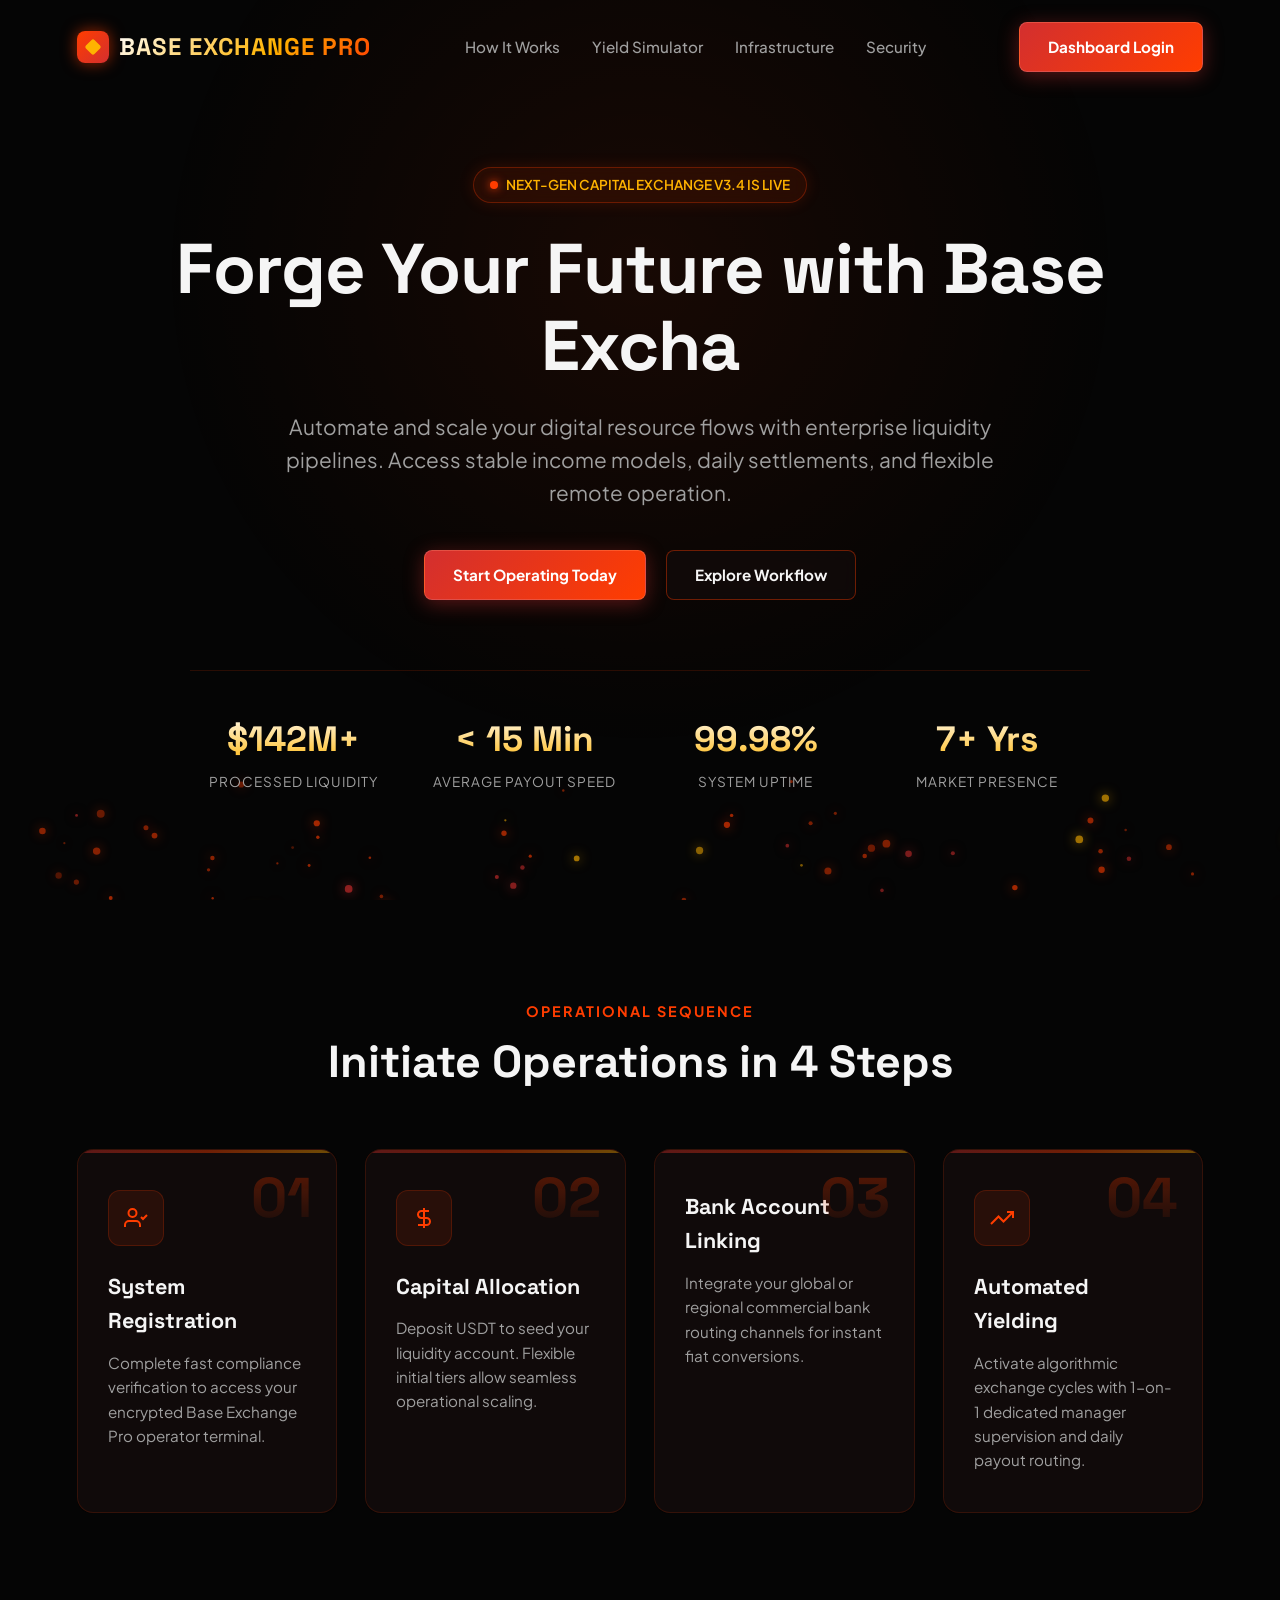
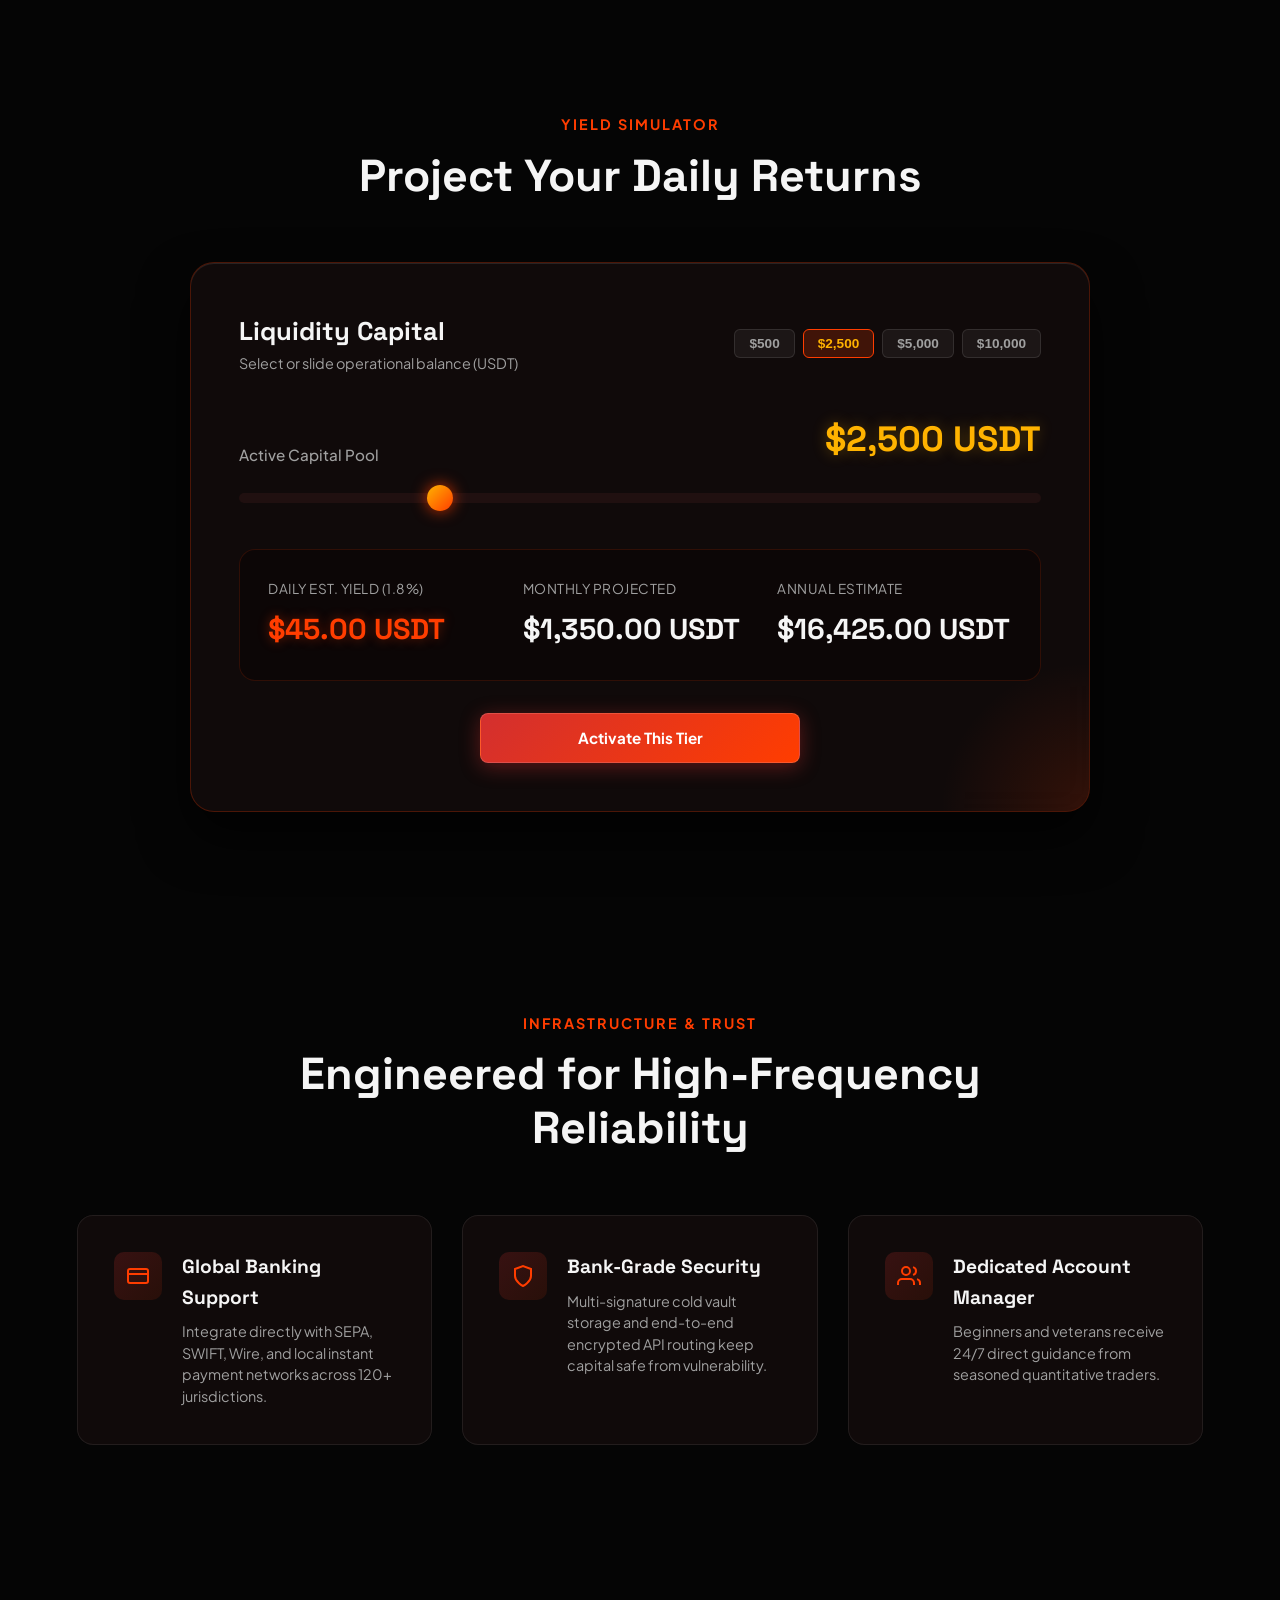
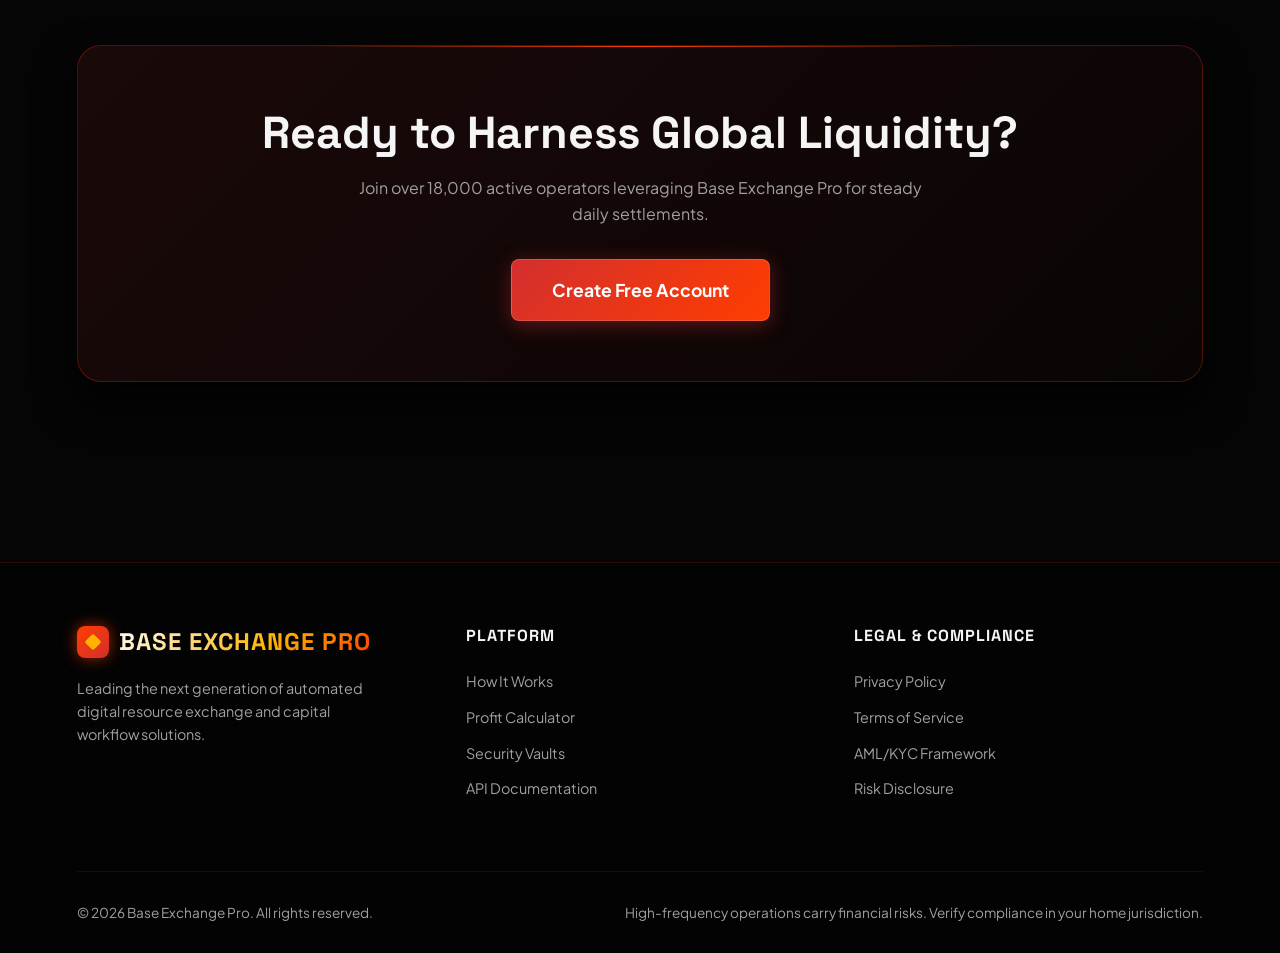
==== index.html @ c772c141 "Rename Base Exchange Pro Landing Page.html to index.html" ====
<!DOCTYPE html>
<html lang="en">
<head>
    <meta charset="UTF-8">
    <meta name="viewport" content="width=device-width, initial-scale=1.0">
    <title>Base Exchange Pro | High-Yield Digital Resource Infrastructure</title>
    <link rel="preconnect" href="https://fonts.googleapis.com">
    <link rel="preconnect" href="https://fonts.gstatic.com" crossorigin>
    <link href="https://fonts.googleapis.com/css2?family=Plus+Jakarta+Sans:wght@300;400;500;600;700;800&family=Space+Grotesk:wght@500;700&display=swap" rel="stylesheet">
    
    <style>
        :root {
            --bg-deep: #050505;
            --bg-surface: #140d0d;
            --bg-surface-hover: #1f1212;
            --bg-card: rgba(20, 13, 13, 0.75);
            --fire-red: #d32f2f;
            --fire-orange: #ff3d00;
            --fire-gold: #ffb300;
            --fire-amber: #ff8f00;
            --text-light: #f5f5f5;
            --text-muted: #a0a0a0;
            --border-glow: rgba(255, 61, 0, 0.25);
            --box-glow: 0 0 25px rgba(255, 61, 0, 0.35);
            --font-main: 'Plus Jakarta Sans', -apple-system, BlinkMacSystemFont, sans-serif;
            --font-heading: 'Space Grotesk', sans-serif;
        }

        * {
            box-sizing: border-box;
            margin: 0;
            padding: 0;
            scroll-behavior: smooth;
        }

        body {
            background-color: var(--bg-deep);
            color: var(--text-light);
            font-family: var(--font-main);
            line-height: 1.6;
            overflow-x: hidden;
            position: relative;
            -webkit-font-smoothing: antialiased;
        }

        #fire-canvas {
            position: fixed;
            top: 0;
            left: 0;
            width: 100vw;
            height: 100vh;
            pointer-events: none;
            z-index: 1;
        }

        .ambient-glow {
            position: fixed;
            top: 0;
            left: 0;
            width: 100vw;
            height: 100vh;
            pointer-events: none;
            z-index: 2;
            background: radial-gradient(circle 600px at var(--mouse-x, 50%) var(--mouse-y, 30%), rgba(255, 61, 0, 0.08), transparent 80%);
            transition: opacity 0.3s ease;
        }

        header {
            position: fixed;
            top: 0;
            left: 0;
            width: 100%;
            z-index: 100;
            padding: 22px 6%;
            display: flex;
            justify-content: space-between;
            align-items: center;
            transition: all 0.4s cubic-bezier(0.16, 1, 0.3, 1);
            background: transparent;
        }

        header.scrolled {
            background: rgba(5, 5, 5, 0.85);
            backdrop-filter: blur(16px);
            -webkit-backdrop-filter: blur(16px);
            padding: 14px 6%;
            border-bottom: 1px solid var(--border-glow);
            box-shadow: 0 10px 30px rgba(0, 0, 0, 0.8), 0 1px 0 rgba(255, 61, 0, 0.2);
        }

        .logo {
            display: flex;
            align-items: center;
            gap: 10px;
            font-family: var(--font-heading);
            font-size: 1.5rem;
            font-weight: 700;
            text-decoration: none;
            color: var(--text-light);
            letter-spacing: -0.5px;
        }

        .logo-icon {
            width: 32px;
            height: 32px;
            background: linear-gradient(135deg, var(--fire-orange), var(--fire-red));
            border-radius: 8px;
            display: flex;
            align-items: center;
            justify-content: center;
            box-shadow: 0 0 15px rgba(255, 61, 0, 0.6);
            position: relative;
        }

        .logo-icon::after {
            content: '';
            width: 12px;
            height: 12px;
            background: var(--fire-gold);
            transform: rotate(45deg);
            border-radius: 2px;
        }

        .logo-text {
            background: linear-gradient(135deg, #ffffff 0%, var(--fire-gold) 60%, var(--fire-orange) 100%);
            -webkit-background-clip: text;
            -webkit-text-fill-color: transparent;
            text-transform: uppercase;
            letter-spacing: 1px;
        }

        .nav-links {
            display: flex;
            align-items: center;
            gap: 32px;
            list-style: none;
        }

        .nav-links a {
            color: var(--text-muted);
            text-decoration: none;
            font-weight: 500;
            font-size: 0.95rem;
            transition: all 0.3s ease;
            position: relative;
        }

        .nav-links a:hover {
            color: var(--text-light);
            text-shadow: 0 0 10px rgba(255, 61, 0, 0.5);
        }

        .nav-links a::after {
            content: '';
            position: absolute;
            bottom: -6px;
            left: 0;
            width: 0%;
            height: 2px;
            background: linear-gradient(90deg, var(--fire-orange), var(--fire-gold));
            transition: width 0.3s ease;
            border-radius: 2px;
        }

        .nav-links a:hover::after {
            width: 100%;
        }

        .nav-cta {
            position: relative;
            z-index: 10;
        }

        .btn {
            display: inline-flex;
            align-items: center;
            justify-content: center;
            padding: 12px 28px;
            border-radius: 8px;
            font-weight: 700;
            font-size: 0.95rem;
            text-decoration: none;
            cursor: pointer;
            transition: all 0.3s cubic-bezier(0.16, 1, 0.3, 1);
            border: none;
            outline: none;
            position: relative;
            overflow: hidden;
        }

        .btn-fire {
            background: linear-gradient(135deg, var(--fire-red) 0%, var(--fire-orange) 100%);
            color: #ffffff;
            box-shadow: 0 4px 20px rgba(211, 47, 47, 0.4);
            border: 1px solid rgba(255, 255, 255, 0.15);
        }

        .btn-fire::before {
            content: '';
            position: absolute;
            top: 0;
            left: -100%;
            width: 100%;
            height: 100%;
            background: linear-gradient(90deg, transparent, rgba(255, 255, 255, 0.3), transparent);
            transition: left 0.6s ease;
        }

        .btn-fire:hover {
            transform: translateY(-2px);
            box-shadow: 0 8px 30px rgba(255, 61, 0, 0.6), 0 0 15px rgba(255, 179, 0, 0.4);
        }

        .btn-fire:hover::before {
            left: 100%;
        }

        .btn-outline {
            background: rgba(20, 13, 13, 0.6);
            color: var(--text-light);
            border: 1px solid rgba(255, 61, 0, 0.4);
            backdrop-filter: blur(8px);
        }

        .btn-outline:hover {
            background: rgba(255, 61, 0, 0.15);
            border-color: var(--fire-orange);
            color: #ffffff;
            box-shadow: 0 0 20px rgba(255, 61, 0, 0.3);
            transform: translateY(-2px);
        }

        .hero {
            min-height: 100vh;
            display: flex;
            flex-direction: column;
            justify-content: center;
            align-items: center;
            text-align: center;
            padding: 140px 6% 80px 6%;
            position: relative;
            z-index: 10;
        }

        .hero-badge {
            display: inline-flex;
            align-items: center;
            gap: 8px;
            padding: 6px 16px;
            background: rgba(255, 61, 0, 0.1);
            border: 1px solid rgba(255, 61, 0, 0.3);
            border-radius: 30px;
            font-size: 0.85rem;
            font-weight: 600;
            color: var(--fire-gold);
            margin-bottom: 28px;
            backdrop-filter: blur(8px);
            box-shadow: 0 0 15px rgba(255, 61, 0, 0.15);
        }

        .pulse-dot {
            width: 8px;
            height: 8px;
            background-color: var(--fire-orange);
            border-radius: 50%;
            box-shadow: 0 0 10px var(--fire-orange);
            animation: pulse 1.8s infinite;
        }

        @keyframes pulse {
            0% { transform: scale(0.95); box-shadow: 0 0 0 0 rgba(255, 61, 0, 0.7); }
            70% { transform: scale(1); box-shadow: 0 0 0 8px rgba(255, 61, 0, 0); }
            100% { transform: scale(0.95); box-shadow: 0 0 0 0 rgba(255, 61, 0, 0); }
        }

        .hero-title {
            font-family: var(--font-heading);
            font-size: clamp(2.5rem, 5.5vw, 4.8rem);
            font-weight: 800;
            line-height: 1.1;
            max-width: 1000px;
            margin-bottom: 24px;
            min-height: 120px;
            letter-spacing: -1px;
        }

        .hero-title-highlight {
            background: linear-gradient(135deg, #ffffff 20%, var(--fire-gold) 60%, var(--fire-orange) 100%);
            -webkit-background-clip: text;
            -webkit-text-fill-color: transparent;
            text-shadow: 0 0 30px rgba(255, 61, 0, 0.3);
        }

        .hero-subtitle {
            font-size: clamp(1.05rem, 1.8vw, 1.3rem);
            color: var(--text-muted);
            max-width: 720px;
            margin-bottom: 40px;
            font-weight: 400;
        }

        .hero-actions {
            display: flex;
            gap: 20px;
            flex-wrap: wrap;
            justify-content: center;
        }

        .hero-stats {
            display: grid;
            grid-template-columns: repeat(auto-fit, minmax(160px, 1fr));
            gap: 24px;
            width: 100%;
            max-width: 900px;
            margin-top: 70px;
            padding-top: 40px;
            border-top: 1px solid rgba(255, 61, 0, 0.15);
        }

        .stat-item {
            text-align: center;
        }

        .stat-value {
            font-family: var(--font-heading);
            font-size: 2.2rem;
            font-weight: 700;
            color: var(--text-light);
            background: linear-gradient(180deg, #ffffff, var(--fire-gold));
            -webkit-background-clip: text;
            -webkit-text-fill-color: transparent;
        }

        .stat-label {
            font-size: 0.85rem;
            color: var(--text-muted);
            text-transform: uppercase;
            letter-spacing: 1px;
            margin-top: 4px;
        }

        section {
            padding: 100px 6%;
            position: relative;
            z-index: 10;
        }

        .section-header {
            text-align: center;
            max-width: 700px;
            margin: 0 auto 60px auto;
        }

        .section-subtitle {
            color: var(--fire-orange);
            font-size: 0.9rem;
            font-weight: 700;
            text-transform: uppercase;
            letter-spacing: 2px;
            margin-bottom: 12px;
            display: block;
        }

        .section-title {
            font-family: var(--font-heading);
            font-size: clamp(2rem, 3.5vw, 3rem);
            font-weight: 700;
            line-height: 1.2;
            color: var(--text-light);
        }

        .reveal {
            opacity: 0;
            transform: translateY(40px);
            transition: opacity 0.8s cubic-bezier(0.16, 1, 0.3, 1), transform 0.8s cubic-bezier(0.16, 1, 0.3, 1);
        }

        .reveal.active {
            opacity: 1;
            transform: translateY(0);
        }

        .steps-grid {
            display: grid;
            grid-template-columns: repeat(auto-fit, minmax(260px, 1fr));
            gap: 28px;
            perspective: 1000px;
        }

        .step-card {
            background: var(--bg-card);
            border: 1px solid rgba(255, 61, 0, 0.15);
            border-radius: 16px;
            padding: 40px 30px;
            position: relative;
            overflow: hidden;
            backdrop-filter: blur(12px);
            transition: all 0.4s cubic-bezier(0.16, 1, 0.3, 1);
            transform-style: preserve-3d;
        }

        .step-card::before {
            content: '';
            position: absolute;
            top: 0;
            left: 0;
            right: 0;
            height: 3px;
            background: linear-gradient(90deg, var(--fire-red), var(--fire-orange), var(--fire-gold));
            opacity: 0.4;
            transition: opacity 0.3s ease;
        }

        .step-card:hover {
            transform: translateY(-10px) rotateX(4deg) rotateY(-2deg);
            border-color: rgba(255, 61, 0, 0.5);
            box-shadow: 0 20px 40px rgba(0, 0, 0, 0.8), 0 0 30px rgba(255, 61, 0, 0.2);
            background: var(--bg-surface-hover);
        }

        .step-card:hover::before {
            opacity: 1;
        }

        .step-num {
            font-family: var(--font-heading);
            font-size: 3.5rem;
            font-weight: 800;
            line-height: 1;
            position: absolute;
            top: 20px;
            right: 24px;
            background: linear-gradient(180deg, rgba(255, 61, 0, 0.3), rgba(255, 61, 0, 0.05));
            -webkit-background-clip: text;
            -webkit-text-fill-color: transparent;
            pointer-events: none;
        }

        .step-icon {
            width: 56px;
            height: 56px;
            background: rgba(255, 61, 0, 0.1);
            border: 1px solid rgba(255, 61, 0, 0.2);
            border-radius: 12px;
            display: flex;
            align-items: center;
            justify-content: center;
            margin-bottom: 24px;
            color: var(--fire-orange);
        }

        .step-card h3 {
            font-family: var(--font-heading);
            font-size: 1.35rem;
            margin-bottom: 12px;
            color: var(--text-light);
        }

        .step-card p {
            color: var(--text-muted);
            font-size: 0.95rem;
            line-height: 1.6;
        }

        .calculator-container {
            max-width: 900px;
            margin: 0 auto;
            background: var(--bg-card);
            border: 1px solid var(--border-glow);
            border-radius: 24px;
            padding: 48px;
            backdrop-filter: blur(16px);
            box-shadow: 0 25px 50px rgba(0, 0, 0, 0.7), inset 0 1px 0 rgba(255, 255, 255, 0.1);
            position: relative;
            overflow: hidden;
        }

        .calculator-container::after {
            content: '';
            position: absolute;
            bottom: -150px;
            right: -150px;
            width: 300px;
            height: 300px;
            background: radial-gradient(circle, rgba(255, 61, 0, 0.15), transparent 70%);
            pointer-events: none;
        }

        .calc-header {
            display: flex;
            justify-content: space-between;
            align-items: center;
            margin-bottom: 36px;
            flex-wrap: wrap;
            gap: 16px;
        }

        .calc-title-group h3 {
            font-family: var(--font-heading);
            font-size: 1.6rem;
            color: var(--text-light);
        }

        .calc-title-group p {
            color: var(--text-muted);
            font-size: 0.9rem;
        }

        .preset-buttons {
            display: flex;
            gap: 8px;
            flex-wrap: wrap;
        }

        .preset-btn {
            background: rgba(255, 255, 255, 0.05);
            border: 1px solid rgba(255, 255, 255, 0.1);
            color: var(--text-muted);
            padding: 6px 14px;
            border-radius: 6px;
            font-size: 0.85rem;
            font-weight: 600;
            cursor: pointer;
            transition: all 0.2s ease;
        }

        .preset-btn:hover, .preset-btn.active {
            background: rgba(255, 61, 0, 0.2);
            border-color: var(--fire-orange);
            color: var(--fire-gold);
        }

        .slider-group {
            margin-bottom: 40px;
        }

        .slider-label-group {
            display: flex;
            justify-content: space-between;
            align-items: flex-end;
            margin-bottom: 16px;
        }

        .slider-label {
            font-size: 0.95rem;
            color: var(--text-muted);
            font-weight: 500;
        }

        .slider-value {
            font-family: var(--font-heading);
            font-size: 2.2rem;
            font-weight: 700;
            color: var(--fire-gold);
            text-shadow: 0 0 15px rgba(255, 179, 0, 0.3);
        }

        .range-slider {
            -webkit-appearance: none;
            width: 100%;
            height: 10px;
            border-radius: 5px;
            background: #201010;
            outline: none;
            position: relative;
        }

        .range-slider::-webkit-slider-thumb {
            -webkit-appearance: none;
            appearance: none;
            width: 26px;
            height: 26px;
            border-radius: 50%;
            background: linear-gradient(135deg, var(--fire-gold), var(--fire-orange));
            cursor: pointer;
            box-shadow: 0 0 15px rgba(255, 61, 0, 0.8);
            transition: transform 0.1s ease;
        }

        .range-slider::-webkit-slider-thumb:hover {
            transform: scale(1.15);
        }

        .calc-results {
            display: grid;
            grid-template-columns: repeat(auto-fit, minmax(200px, 1fr));
            gap: 20px;
            background: rgba(10, 5, 5, 0.6);
            padding: 28px;
            border-radius: 16px;
            border: 1px solid rgba(255, 61, 0, 0.15);
        }

        .result-box {
            display: flex;
            flex-direction: column;
        }

        .result-title {
            font-size: 0.85rem;
            color: var(--text-muted);
            text-transform: uppercase;
            letter-spacing: 0.5px;
            margin-bottom: 6px;
        }

        .result-amount {
            font-family: var(--font-heading);
            font-size: 1.8rem;
            font-weight: 700;
            color: var(--text-light);
        }

        .result-amount.primary {
            color: var(--fire-orange);
            text-shadow: 0 0 12px rgba(255, 61, 0, 0.4);
        }

        .benefits-grid {
            display: grid;
            grid-template-columns: repeat(auto-fit, minmax(320px, 1fr));
            gap: 30px;
        }

        .benefit-card {
            background: var(--bg-card);
            border: 1px solid rgba(255, 255, 255, 0.08);
            border-radius: 16px;
            padding: 36px;
            backdrop-filter: blur(12px);
            transition: all 0.3s ease;
            display: flex;
            gap: 20px;
        }

        .benefit-card:hover {
            border-color: rgba(255, 61, 0, 0.4);
            transform: translateY(-4px);
            box-shadow: 0 15px 30px rgba(0, 0, 0, 0.6);
        }

        .benefit-icon {
            flex-shrink: 0;
            width: 48px;
            height: 48px;
            background: linear-gradient(135deg, rgba(211, 47, 47, 0.2), rgba(255, 61, 0, 0.1));
            border-radius: 10px;
            display: flex;
            align-items: center;
            justify-content: center;
            color: var(--fire-orange);
        }

        .benefit-content h4 {
            font-family: var(--font-heading);
            font-size: 1.2rem;
            margin-bottom: 8px;
            color: var(--text-light);
        }

        .benefit-content p {
            color: var(--text-muted);
            font-size: 0.9rem;
            line-height: 1.5;
        }

        .cta-banner {
            background: linear-gradient(135deg, rgba(30, 10, 10, 0.9), rgba(10, 5, 5, 0.95));
            border: 1px solid var(--border-glow);
            border-radius: 24px;
            padding: 60px 40px;
            text-align: center;
            margin-bottom: 80px;
            position: relative;
            overflow: hidden;
            box-shadow: 0 20px 40px rgba(0, 0, 0, 0.8);
        }

        .cta-banner::before {
            content: '';
            position: absolute;
            top: 0;
            left: 50%;
            transform: translateX(-50%);
            width: 60%;
            height: 1px;
            background: linear-gradient(90deg, transparent, var(--fire-orange), transparent);
        }

        footer {
            background: #030303;
            border-top: 1px solid rgba(255, 61, 0, 0.15);
            padding: 60px 6% 30px 6%;
            position: relative;
            z-index: 10;
        }

        .footer-content {
            display: grid;
            grid-template-columns: repeat(auto-fit, minmax(220px, 1fr));
            gap: 40px;
            margin-bottom: 60px;
        }

        .footer-brand p {
            color: var(--text-muted);
            font-size: 0.9rem;
            margin-top: 16px;
            max-width: 300px;
        }

        .footer-column h5 {
            font-family: var(--font-heading);
            font-size: 1rem;
            color: var(--text-light);
            margin-bottom: 20px;
            text-transform: uppercase;
            letter-spacing: 1px;
        }

        .footer-links {
            list-style: none;
        }

        .footer-links li {
            margin-bottom: 10px;
        }

        .footer-links a {
            color: var(--text-muted);
            text-decoration: none;
            font-size: 0.9rem;
            transition: color 0.2s ease;
        }

        .footer-links a:hover {
            color: var(--fire-orange);
        }

        .footer-bottom {
            display: flex;
            justify-content: space-between;
            align-items: center;
            padding-top: 30px;
            border-top: 1px solid rgba(255, 255, 255, 0.05);
            color: var(--text-muted);
            font-size: 0.85rem;
            flex-wrap: wrap;
            gap: 16px;
        }

        @media (max-width: 992px) {
            .hero-title { min-height: auto; }
            .calculator-container { padding: 32px 24px; }
        }

        @media (max-width: 768px) {
            header { padding: 16px 5%; }
            .nav-links { display: none; }
            section { padding: 70px 5%; }
            .hero { padding-top: 120px; }
            .hero-stats { grid-template-columns: repeat(2, 1fr); gap: 20px; }
            .calc-header { flex-direction: column; align-items: flex-start; }
            .footer-bottom { flex-direction: column; text-align: center; }
        }
    </style>
</head>
<body>

    <canvas id="fire-canvas"></canvas>
    <div class="ambient-glow" id="ambient-glow"></div>

    <header id="header">
        <a href="#" class="logo">
            <div class="logo-icon"></div>
            <span class="logo-text">Base Exchange Pro</span>
        </a>
        <ul class="nav-links">
            <li><a href="#how-it-works">How It Works</a></li>
            <li><a href="#calculator">Yield Simulator</a></li>
            <li><a href="#benefits">Infrastructure</a></li>
            <li><a href="#features">Security</a></li>
        </ul>
        <div class="nav-cta">
            <a href="#calculator" class="btn btn-fire">Dashboard Login</a>
        </div>
    </header>

    <section class="hero" id="hero">
        <div class="hero-badge">
            <span class="pulse-dot"></span>
            <span>NEXT-GEN CAPITAL EXCHANGE V3.4 IS LIVE</span>
        </div>
        
        <h1 class="hero-title">
            <span id="typewriter"></span>
        </h1>

        <p class="hero-subtitle">
            Automate and scale your digital resource flows with enterprise liquidity pipelines. Access stable income models, daily settlements, and flexible remote operation.
        </p>

        <div class="hero-actions">
            <a href="#calculator" class="btn btn-fire">Start Operating Today</a>
            <a href="#how-it-works" class="btn btn-outline">Explore Workflow</a>
        </div>

        <div class="hero-stats reveal">
            <div class="stat-item">
                <div class="stat-value">$142M+</div>
                <div class="stat-label">Processed Liquidity</div>
            </div>
            <div class="stat-item">
                <div class="stat-value">&lt; 15 Min</div>
                <div class="stat-label">Average Payout Speed</div>
            </div>
            <div class="stat-item">
                <div class="stat-value">99.98%</div>
                <div class="stat-label">System Uptime</div>
            </div>
            <div class="stat-item">
                <div class="stat-value">7+ Yrs</div>
                <div class="stat-label">Market Presence</div>
            </div>
        </div>
    </section>

    <section id="how-it-works">
        <div class="section-header reveal">
            <span class="section-subtitle">Operational Sequence</span>
            <h2 class="section-title">Initiate Operations in 4 Steps</h2>
        </div>

        <div class="steps-grid">
            <div class="step-card reveal">
                <div class="step-num">01</div>
                <div class="step-icon">
                    <svg width="24" height="24" fill="none" stroke="currentColor" stroke-width="2" viewBox="0 0 24 24"><path d="M16 21v-2a4 4 0 0 0-4-4H5a4 4 0 0 0-4 4v2"></path><circle cx="8.5" cy="7" r="4"></circle><polyline points="17 11 19 13 23 9"></polyline></svg>
                </div>
                <h3>System Registration</h3>
                <p>Complete fast compliance verification to access your encrypted Base Exchange Pro operator terminal.</p>
            </div>

            <div class="step-card reveal" style="transition-delay: 0.1s;">
                <div class="step-num">02</div>
                <div class="step-icon">
                    <svg width="24" height="24" fill="none" stroke="currentColor" stroke-width="2" viewBox="0 0 24 24"><path d="M12 2v20M17 5H9.5a3.5 3.5 0 0 0 0 7h5a3.5 3.5 0 0 1 0 7H6"></path></svg>
                </div>
                <h3>Capital Allocation</h3>
                <p>Deposit USDT to seed your liquidity account. Flexible initial tiers allow seamless operational scaling.</p>
            </div>

            <div class="step-card reveal" style="transition-delay: 0.2s;">
                <div class="step-num">03</div>
                <h3>Bank Account Linking</h3>
                <p>Integrate your global or regional commercial bank routing channels for instant fiat conversions.</p>
            </div>

            <div class="step-card reveal" style="transition-delay: 0.3s;">
                <div class="step-num">04</div>
                <div class="step-icon">
                    <svg width="24" height="24" fill="none" stroke="currentColor" stroke-width="2" viewBox="0 0 24 24"><polyline points="23 6 13.5 15.5 8.5 10.5 1 18"></polyline><polyline points="17 6 23 6 23 12"></polyline></svg>
                </div>
                <h3>Automated Yielding</h3>
                <p>Activate algorithmic exchange cycles with 1-on-1 dedicated manager supervision and daily payout routing.</p>
            </div>
        </div>
    </section>

    <section id="calculator">
        <div class="section-header reveal">
            <span class="section-subtitle">Yield Simulator</span>
            <h2 class="section-title">Project Your Daily Returns</h2>
        </div>

        <div class="calculator-container reveal">
            <div class="calc-header">
                <div class="calc-title-group">
                    <h3>Liquidity Capital</h3>
                    <p>Select or slide operational balance (USDT)</p>
                </div>
                <div class="preset-buttons">
                    <button class="preset-btn" onclick="setCapital(500)">$500</button>
                    <button class="preset-btn active" onclick="setCapital(2500)">$2,500</button>
                    <button class="preset-btn" onclick="setCapital(5000)">$5,000</button>
                    <button class="preset-btn" onclick="setCapital(10000)">$10,000</button>
                </div>
            </div>

            <div class="slider-group">
                <div class="slider-label-group">
                    <span class="slider-label">Active Capital Pool</span>
                    <span class="slider-value" id="capital-display">$2,500 USDT</span>
                </div>
                <input type="range" min="100" max="10000" step="100" value="2500" class="range-slider" id="capital-slider" oninput="updateCalculator()">
            </div>

            <div class="calc-results">
                <div class="result-box">
                    <span class="result-title">Daily Est. Yield (1.8%)</span>
                    <span class="result-amount primary" id="daily-yield">$45.00 USDT</span>
                </div>
                <div class="result-box">
                    <span class="result-title">Monthly Projected</span>
                    <span class="result-amount" id="monthly-yield">$1,350.00 USDT</span>
                </div>
                <div class="result-box">
                    <span class="result-title">Annual Estimate</span>
                    <span class="result-amount" id="annual-yield">$16,200.00 USDT</span>
                </div>
            </div>

            <div style="text-align: center; margin-top: 32px;">
                <a href="#" class="btn btn-fire" style="width: 100%; max-width: 320px;">Activate This Tier</a>
            </div>
        </div>
    </section>

    <section id="benefits">
        <div class="section-header reveal">
            <span class="section-subtitle">Infrastructure & Trust</span>
            <h2 class="section-title">Engineered for High-Frequency Reliability</h2>
        </div>

        <div class="benefits-grid">
            <div class="benefit-card reveal">
                <div class="benefit-icon">
                    <svg width="24" height="24" fill="none" stroke="currentColor" stroke-width="2" viewBox="0 0 24 24"><rect x="2" y="5" width="20" height="14" rx="2"></rect><line x1="2" y1="10" x2="22" y2="10"></line></svg>
                </div>
                <div class="benefit-content">
                    <h4>Global Banking Support</h4>
                    <p>Integrate directly with SEPA, SWIFT, Wire, and local instant payment networks across 120+ jurisdictions.</p>
                </div>
            </div>

            <div class="benefit-card reveal" style="transition-delay: 0.1s;">
                <div class="benefit-icon">
                    <svg width="24" height="24" fill="none" stroke="currentColor" stroke-width="2" viewBox="0 0 24 24"><path d="M12 22s8-4 8-10V5l-8-3-8 3v7c0 6 8 10 8 10z"></path></svg>
                </div>
                <div class="benefit-content">
                    <h4>Bank-Grade Security</h4>
                    <p>Multi-signature cold vault storage and end-to-end encrypted API routing keep capital safe from vulnerability.</p>
                </div>
            </div>

            <div class="benefit-card reveal" style="transition-delay: 0.2s;">
                <div class="benefit-icon">
                    <svg width="24" height="24" fill="none" stroke="currentColor" stroke-width="2" viewBox="0 0 24 24"><path d="M17 21v-2a4 4 0 0 0-4-4H5a4 4 0 0 0-4 4v2"></path><circle cx="9" cy="7" r="4"></circle><path d="M23 21v-2a4 4 0 0 0-3-3.87"></path><path d="M16 3.13a4 4 0 0 1 0 7.75"></path></svg>
                </div>
                <div class="benefit-content">
                    <h4>Dedicated Account Manager</h4>
                    <p>Beginners and veterans receive 24/7 direct guidance from seasoned quantitative traders.</p>
                </div>
            </div>
        </div>
    </section>

    <section id="features">
        <div class="cta-banner reveal">
            <h2 class="section-title" style="margin-bottom: 16px;">Ready to Harness Global Liquidity?</h2>
            <p style="color: var(--text-muted); max-width: 600px; margin: 0 auto 32px auto;">
                Join over 18,000 active operators leveraging Base Exchange Pro for steady daily settlements.
            </p>
            <a href="#calculator" class="btn btn-fire" style="padding: 16px 40px; font-size: 1.1rem;">Create Free Account</a>
        </div>
    </section>

    <footer>
        <div class="footer-content">
            <div class="footer-brand">
                <a href="#" class="logo">
                    <div class="logo-icon"></div>
                    <span class="logo-text">Base Exchange Pro</span>
                </a>
                <p>Leading the next generation of automated digital resource exchange and capital workflow solutions.</p>
            </div>

            <div class="footer-column">
                <h5>Platform</h5>
                <ul class="footer-links">
                    <li><a href="#how-it-works">How It Works</a></li>
                    <li><a href="#calculator">Profit Calculator</a></li>
                    <li><a href="#benefits">Security Vaults</a></li>
                    <li><a href="#">API Documentation</a></li>
                </ul>
            </div>

            <div class="footer-column">
                <h5>Legal & Compliance</h5>
                <ul class="footer-links">
                    <li><a href="#">Privacy Policy</a></li>
                    <li><a href="#">Terms of Service</a></li>
                    <li><a href="#">AML/KYC Framework</a></li>
                    <li><a href="#">Risk Disclosure</a></li>
                </ul>
            </div>
        </div>

        <div class="footer-bottom">
            <p>&copy; 2026 Base Exchange Pro. All rights reserved.</p>
            <p>High-frequency operations carry financial risks. Verify compliance in your home jurisdiction.</p>
        </div>
    </footer>

    <script>
        const canvas = document.getElementById('fire-canvas');
        const ctx = canvas.getContext('2d');

        let width, height;
        let particles = [];

        function resizeCanvas() {
            width = canvas.width = window.innerWidth;
            height = canvas.height = window.innerHeight;
        }

        window.addEventListener('resize', resizeCanvas);
        resizeCanvas();

        class Particle {
            constructor() {
                this.reset();
            }

            reset() {
                this.x = Math.random() * width;
                this.y = height + Math.random() * 100;
                this.size = Math.random() * 3 + 1;
                this.speedY = Math.random() * 1.8 + 0.6;
                this.speedX = (Math.random() - 0.5) * 0.8;
                this.opacity = Math.random() * 0.8 + 0.2;
                this.color = Math.random() > 0.4 ? '#ff3d00' : (Math.random() > 0.5 ? '#ffb300' : '#d32f2f');
                this.life = 0;
                this.maxLife = Math.random() * 200 + 100;
            }

            update() {
                this.y -= this.speedY;
                this.x += this.speedX + Math.sin(this.life * 0.05) * 0.5;
                this.life++;
                this.opacity = (1 - (this.life / this.maxLife)) * 0.8;

                if (this.life >= this.maxLife || this.y < -10) {
                    this.reset();
                }
            }

            draw() {
                ctx.save();
                ctx.globalAlpha = Math.max(0, this.opacity);
                ctx.fillStyle = this.color;
                ctx.shadowBlur = 12;
                ctx.shadowColor = this.color;
                ctx.beginPath();
                ctx.arc(this.x, this.y, this.size, 0, Math.PI * 2);
                ctx.fill();
                ctx.restore();
            }
        }

        for (let i = 0; i < 70; i++) {
            particles.push(new Particle());
        }

        function animateParticles() {
            ctx.clearRect(0, 0, width, height);
            particles.forEach(p => {
                p.update();
                p.draw();
            });
            requestAnimationFrame(animateParticles);
        }

        animateParticles();

        const ambientGlow = document.getElementById('ambient-glow');
        window.addEventListener('mousemove', (e) => {
            ambientGlow.style.setProperty('--mouse-x', `${e.clientX}px`);
            ambientGlow.style.setProperty('--mouse-y', `${e.clientY}px`);
        });

        const header = document.getElementById('header');
        window.addEventListener('scroll', () => {
            if (window.scrollY > 40) {
                header.classList.add('scrolled');
            } else {
                header.classList.remove('scrolled');
            }
        });

        const typewriterElement = document.getElementById('typewriter');
        const phrase = "Forge Your Future with Base Exchange Pro";
        let charIndex = 0;

        function typeEffect() {
            if (charIndex <= phrase.length) {
                const currentText = phrase.substring(0, charIndex);
                if (currentText.includes("Base Exchange Pro")) {
                    const parts = currentText.split("Base Exchange Pro");
                    typewriterElement.innerHTML = parts[0] + `<span class="hero-title-highlight">Base Exchange Pro</span>` + parts[1];
                } else {
                    typewriterElement.textContent = currentText;
                }
                charIndex++;
                setTimeout(typeEffect, 50);
            }
        }

        setTimeout(typeEffect, 300);

        const revealElements = document.querySelectorAll('.reveal');
        const revealObserver = new IntersectionObserver((entries) => {
            entries.forEach(entry => {
                if (entry.isIntersecting) {
                    entry.target.classList.add('active');
                }
            });
        }, { threshold: 0.15 });

        revealElements.forEach(el => revealObserver.observe(el));

        const slider = document.getElementById('capital-slider');
        const display = document.getElementById('capital-display');
        const dailyEl = document.getElementById('daily-yield');
        const monthlyEl = document.getElementById('monthly-yield');
        const annualEl = document.getElementById('annual-yield');
        const presetBtns = document.querySelectorAll('.preset-btn');

        function updateCalculator() {
            const val = parseInt(slider.value);
            display.textContent = `$${val.toLocaleString()} USDT`;

            const dailyRate = val >= 5000 ? 0.022 : (val >= 2500 ? 0.018 : 0.015);
            const daily = val * dailyRate;
            const monthly = daily * 30;
            const annual = daily * 365;

            dailyEl.textContent = `$${daily.toFixed(2)} USDT`;
            monthlyEl.textContent = `$${monthly.toLocaleString('en-US', {minimumFractionDigits: 2, maximumFractionDigits: 2})} USDT`;
            annualEl.textContent = `$${annual.toLocaleString('en-US', {minimumFractionDigits: 2, maximumFractionDigits: 2})} USDT`;

            presetBtns.forEach(btn => {
                const btnVal = parseInt(btn.textContent.replace('$', '').replace(',', ''));
                if (btnVal === val) {
                    btn.classList.add('active');
                } else {
                    btn.classList.remove('active');
                }
            });
        }

        function setCapital(amount) {
            slider.value = amount;
            updateCalculator();
        }

        updateCalculator();
    </script>
</body>
</html>
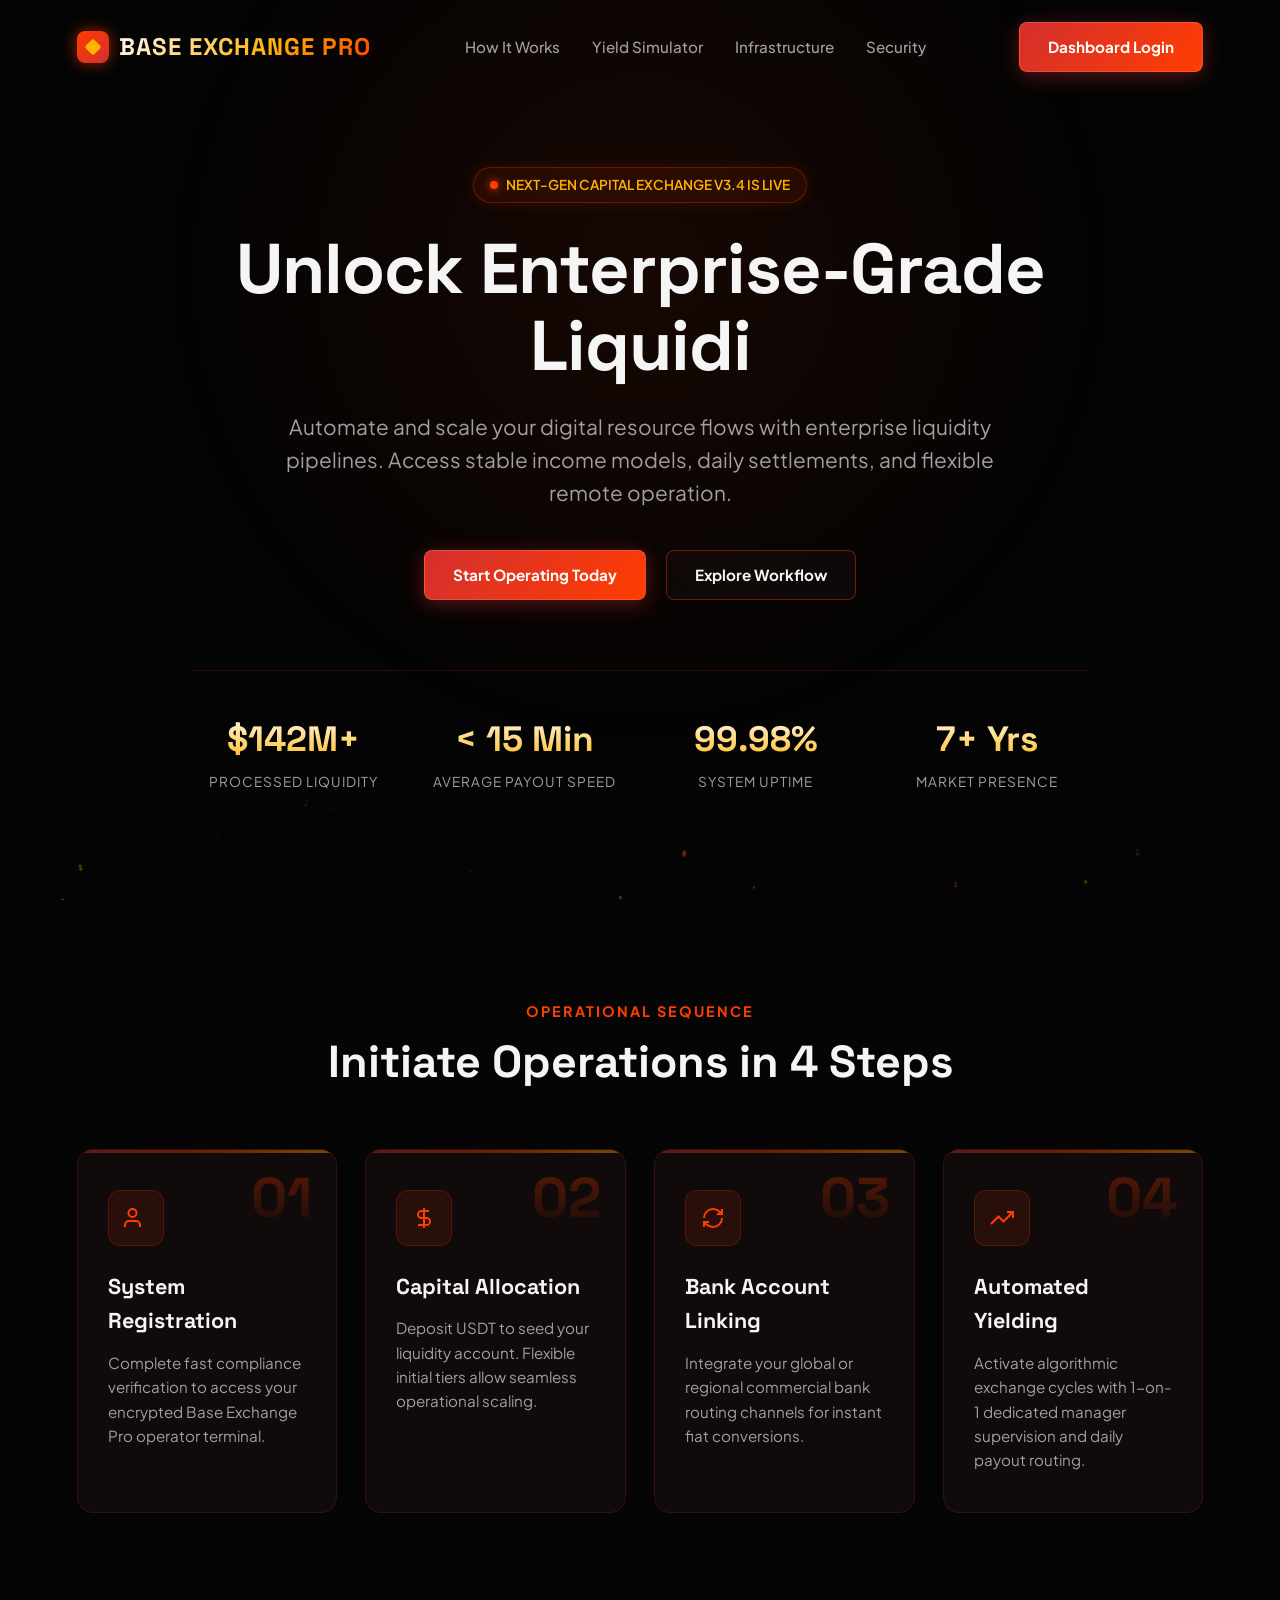
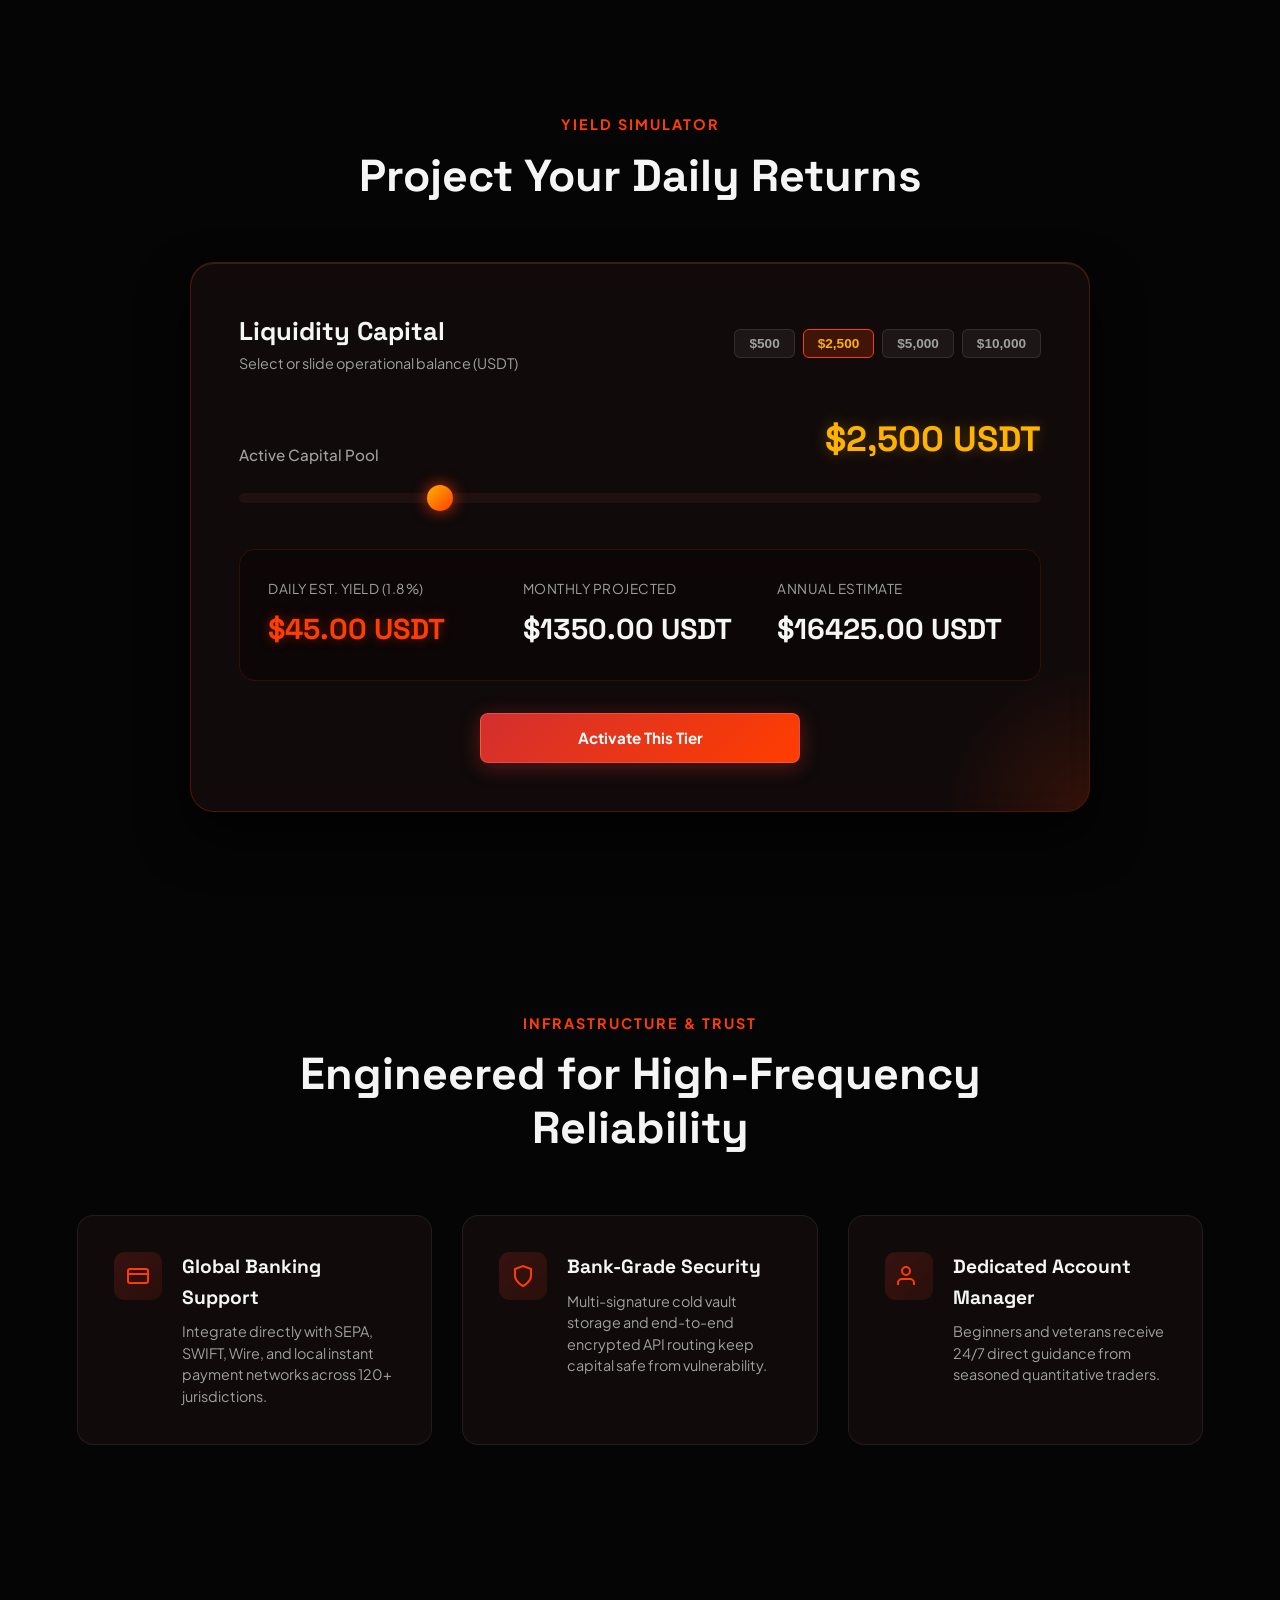
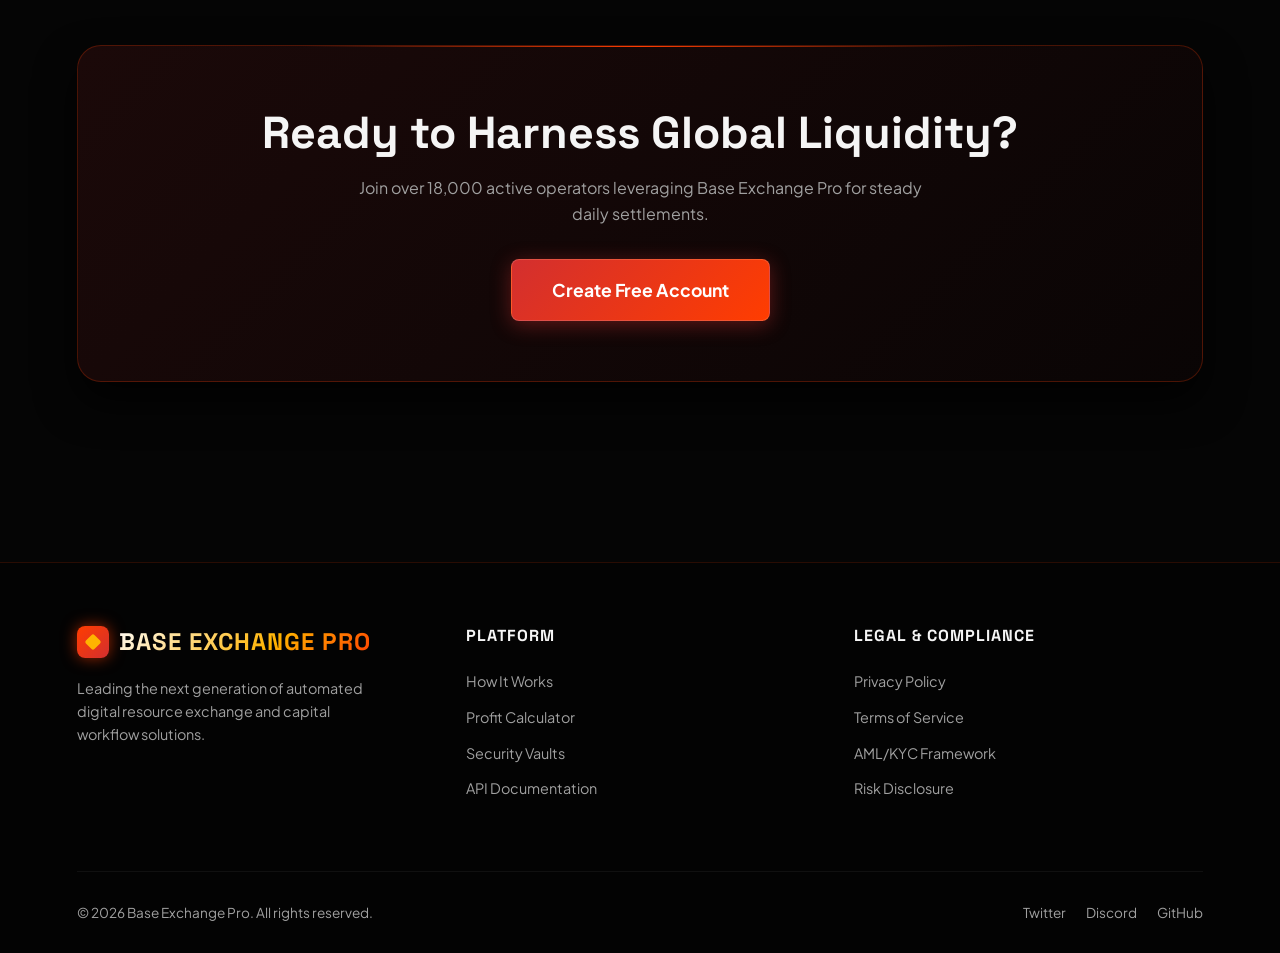
==== commit be4a3b52: "Complete working HTML template with full JavaScript functionality" ====
--- a/index.html
+++ b/index.html
@@ -581,6 +581,16 @@
             transform: scale(1.15);
         }
 
+        .range-slider::-moz-range-thumb {
+            width: 26px;
+            height: 26px;
+            border-radius: 50%;
+            background: linear-gradient(135deg, var(--fire-gold), var(--fire-orange));
+            cursor: pointer;
+            box-shadow: 0 0 15px rgba(255, 61, 0, 0.8);
+            border: none;
+        }
+
         .calc-results {
             display: grid;
             grid-template-columns: repeat(auto-fit, minmax(200px, 1fr));
@@ -835,7 +845,7 @@
             <div class="step-card reveal">
                 <div class="step-num">01</div>
                 <div class="step-icon">
-                    <svg width="24" height="24" fill="none" stroke="currentColor" stroke-width="2" viewBox="0 0 24 24"><path d="M16 21v-2a4 4 0 0 0-4-4H5a4 4 0 0 0-4 4v2"></path><circle cx="8.5" cy="7" r="4"></circle><polyline points="17 11 19 13 23 9"></polyline></svg>
+                    <svg width="24" height="24" fill="none" stroke="currentColor" stroke-width="2" viewBox="0 0 24 24"><path d="M16 21v-2a4 4 0 0 0-4-4H5a4 4 0 0 0-4 4v2"></path><circle cx="8.5" cy="7" r="4"></circle></svg>
                 </div>
                 <h3>System Registration</h3>
                 <p>Complete fast compliance verification to access your encrypted Base Exchange Pro operator terminal.</p>
@@ -852,6 +862,9 @@
 
             <div class="step-card reveal" style="transition-delay: 0.2s;">
                 <div class="step-num">03</div>
+                <div class="step-icon">
+                    <svg width="24" height="24" fill="none" stroke="currentColor" stroke-width="2" viewBox="0 0 24 24"><path d="M3 12a9 9 0 0 1 9-9 9.75 9.75 0 0 1 6.74 2.74L21 8"></path><path d="M21 3v5h-5"></path><path d="M21 12a9 9 0 0 1-9 9 9.75 9.75 0 0 1-6.74-2.74L3 16"></path><path d="M3 21v-5h5"></path></svg>
+                </div>
                 <h3>Bank Account Linking</h3>
                 <p>Integrate your global or regional commercial bank routing channels for instant fiat conversions.</p>
             </div>
@@ -945,7 +958,7 @@
 
             <div class="benefit-card reveal" style="transition-delay: 0.2s;">
                 <div class="benefit-icon">
-                    <svg width="24" height="24" fill="none" stroke="currentColor" stroke-width="2" viewBox="0 0 24 24"><path d="M17 21v-2a4 4 0 0 0-4-4H5a4 4 0 0 0-4 4v2"></path><circle cx="9" cy="7" r="4"></circle><path d="M23 21v-2a4 4 0 0 0-3-3.87"></path><path d="M16 3.13a4 4 0 0 1 0 7.75"></path></svg>
+                    <svg width="24" height="24" fill="none" stroke="currentColor" stroke-width="2" viewBox="0 0 24 24"><path d="M17 21v-2a4 4 0 0 0-4-4H5a4 4 0 0 0-4 4v2"></path><circle cx="9" cy="7" r="4"></circle></svg>
                 </div>
                 <div class="benefit-content">
                     <h4>Dedicated Account Manager</h4>
@@ -998,163 +1011,156 @@
 
         <div class="footer-bottom">
             <p>&copy; 2026 Base Exchange Pro. All rights reserved.</p>
-            <p>High-frequency operations carry financial risks. Verify compliance in your home jurisdiction.</p>
+            <div style="display: flex; gap: 20px;">
+                <a href="#" style="color: var(--text-muted); text-decoration: none; transition: color 0.2s;">Twitter</a>
+                <a href="#" style="color: var(--text-muted); text-decoration: none; transition: color 0.2s;">Discord</a>
+                <a href="#" style="color: var(--text-muted); text-decoration: none; transition: color 0.2s;">GitHub</a>
+            </div>
         </div>
     </footer>
 
     <script>
+        // Typewriter Effect
+        const typewriterText = "Unlock Enterprise-Grade Liquidity Returns";
+        const typewriterElement = document.getElementById('typewriter');
+        let typewriterIndex = 0;
+
+        function typeWriter() {
+            if (typewriterIndex < typewriterText.length) {
+                typewriterElement.innerHTML += typewriterText.charAt(typewriterIndex);
+                typewriterIndex++;
+                setTimeout(typeWriter, 60);
+            } else {
+                typewriterElement.innerHTML = `<span class="hero-title-highlight">${typewriterText}</span>`;
+            }
+        }
+
+        // Fire Canvas Animation
         const canvas = document.getElementById('fire-canvas');
         const ctx = canvas.getContext('2d');
-
-        let width, height;
+        canvas.width = window.innerWidth;
+        canvas.height = window.innerHeight;
+
         let particles = [];
 
-        function resizeCanvas() {
-            width = canvas.width = window.innerWidth;
-            height = canvas.height = window.innerHeight;
-        }
-
-        window.addEventListener('resize', resizeCanvas);
-        resizeCanvas();
-
         class Particle {
-            constructor() {
-                this.reset();
+            constructor(x, y) {
+                this.x = x;
+                this.y = y;
+                this.size = Math.random() * 3 + 1;
+                this.speedX = (Math.random() - 0.5) * 2;
+                this.speedY = Math.random() * -3 - 1;
+                this.opacity = Math.random() * 0.5 + 0.3;
+                this.color = ['rgba(255, 61, 0,', 'rgba(255, 179, 0,', 'rgba(211, 47, 47,'][Math.floor(Math.random() * 3)];
             }
 
-            reset() {
-                this.x = Math.random() * width;
-                this.y = height + Math.random() * 100;
-                this.size = Math.random() * 3 + 1;
-                this.speedY = Math.random() * 1.8 + 0.6;
-                this.speedX = (Math.random() - 0.5) * 0.8;
-                this.opacity = Math.random() * 0.8 + 0.2;
-                this.color = Math.random() > 0.4 ? '#ff3d00' : (Math.random() > 0.5 ? '#ffb300' : '#d32f2f');
-                this.life = 0;
-                this.maxLife = Math.random() * 200 + 100;
+            update() {
+                this.x += this.speedX;
+                this.y += this.speedY;
+                this.opacity -= 0.015;
+                this.size *= 0.98;
             }
 
-            update() {
-                this.y -= this.speedY;
-                this.x += this.speedX + Math.sin(this.life * 0.05) * 0.5;
-                this.life++;
-                this.opacity = (1 - (this.life / this.maxLife)) * 0.8;
-
-                if (this.life >= this.maxLife || this.y < -10) {
-                    this.reset();
-                }
-            }
-
             draw() {
-                ctx.save();
-                ctx.globalAlpha = Math.max(0, this.opacity);
-                ctx.fillStyle = this.color;
-                ctx.shadowBlur = 12;
-                ctx.shadowColor = this.color;
+                ctx.fillStyle = this.color + this.opacity + ')';
                 ctx.beginPath();
                 ctx.arc(this.x, this.y, this.size, 0, Math.PI * 2);
                 ctx.fill();
-                ctx.restore();
             }
         }
 
-        for (let i = 0; i < 70; i++) {
-            particles.push(new Particle());
-        }
-
-        function animateParticles() {
-            ctx.clearRect(0, 0, width, height);
-            particles.forEach(p => {
-                p.update();
-                p.draw();
-            });
-            requestAnimationFrame(animateParticles);
-        }
-
-        animateParticles();
-
+        function animateFireCanvas() {
+            ctx.fillStyle = 'rgba(5, 5, 5, 0.02)';
+            ctx.fillRect(0, 0, canvas.width, canvas.height);
+
+            for (let i = particles.length - 1; i >= 0; i--) {
+                particles[i].update();
+                particles[i].draw();
+                if (particles[i].opacity <= 0) {
+                    particles.splice(i, 1);
+                }
+            }
+
+            if (Math.random() > 0.7) {
+                particles.push(new Particle(
+                    Math.random() * canvas.width,
+                    canvas.height + 10
+                ));
+            }
+
+            requestAnimationFrame(animateFireCanvas);
+        }
+
+        // Mouse Follow Glow
         const ambientGlow = document.getElementById('ambient-glow');
-        window.addEventListener('mousemove', (e) => {
-            ambientGlow.style.setProperty('--mouse-x', `${e.clientX}px`);
-            ambientGlow.style.setProperty('--mouse-y', `${e.clientY}px`);
+        document.addEventListener('mousemove', (e) => {
+            ambientGlow.style.setProperty('--mouse-x', e.clientX + 'px');
+            ambientGlow.style.setProperty('--mouse-y', e.clientY + 'px');
         });
 
+        // Scroll Header Effect
         const header = document.getElementById('header');
         window.addEventListener('scroll', () => {
-            if (window.scrollY > 40) {
+            if (window.scrollY > 50) {
                 header.classList.add('scrolled');
             } else {
                 header.classList.remove('scrolled');
             }
         });
 
-        const typewriterElement = document.getElementById('typewriter');
-        const phrase = "Forge Your Future with Base Exchange Pro";
-        let charIndex = 0;
-
-        function typeEffect() {
-            if (charIndex <= phrase.length) {
-                const currentText = phrase.substring(0, charIndex);
-                if (currentText.includes("Base Exchange Pro")) {
-                    const parts = currentText.split("Base Exchange Pro");
-                    typewriterElement.innerHTML = parts[0] + `<span class="hero-title-highlight">Base Exchange Pro</span>` + parts[1];
-                } else {
-                    typewriterElement.textContent = currentText;
-                }
-                charIndex++;
-                setTimeout(typeEffect, 50);
-            }
-        }
-
-        setTimeout(typeEffect, 300);
-
+        // Scroll Reveal Animation
         const revealElements = document.querySelectorAll('.reveal');
-        const revealObserver = new IntersectionObserver((entries) => {
-            entries.forEach(entry => {
-                if (entry.isIntersecting) {
-                    entry.target.classList.add('active');
+
+        function reveal() {
+            revealElements.forEach(element => {
+                const windowHeight = window.innerHeight;
+                const elementTop = element.getBoundingClientRect().top;
+                const elementVisible = 150;
+
+                if (elementTop < windowHeight - elementVisible) {
+                    element.classList.add('active');
                 }
             });
-        }, { threshold: 0.15 });
-
-        revealElements.forEach(el => revealObserver.observe(el));
-
-        const slider = document.getElementById('capital-slider');
-        const display = document.getElementById('capital-display');
-        const dailyEl = document.getElementById('daily-yield');
-        const monthlyEl = document.getElementById('monthly-yield');
-        const annualEl = document.getElementById('annual-yield');
-        const presetBtns = document.querySelectorAll('.preset-btn');
+        }
+
+        window.addEventListener('scroll', reveal);
+        reveal();
+
+        // Calculator Functions
+        function setCapital(amount) {
+            document.getElementById('capital-slider').value = amount;
+            updateCalculator();
+            
+            // Update active preset button
+            document.querySelectorAll('.preset-btn').forEach(btn => btn.classList.remove('active'));
+            event.target.classList.add('active');
+        }
 
         function updateCalculator() {
-            const val = parseInt(slider.value);
-            display.textContent = `$${val.toLocaleString()} USDT`;
-
-            const dailyRate = val >= 5000 ? 0.022 : (val >= 2500 ? 0.018 : 0.015);
-            const daily = val * dailyRate;
-            const monthly = daily * 30;
-            const annual = daily * 365;
-
-            dailyEl.textContent = `$${daily.toFixed(2)} USDT`;
-            monthlyEl.textContent = `$${monthly.toLocaleString('en-US', {minimumFractionDigits: 2, maximumFractionDigits: 2})} USDT`;
-            annualEl.textContent = `$${annual.toLocaleString('en-US', {minimumFractionDigits: 2, maximumFractionDigits: 2})} USDT`;
-
-            presetBtns.forEach(btn => {
-                const btnVal = parseInt(btn.textContent.replace('$', '').replace(',', ''));
-                if (btnVal === val) {
-                    btn.classList.add('active');
-                } else {
-                    btn.classList.remove('active');
-                }
-            });
-        }
-
-        function setCapital(amount) {
-            slider.value = amount;
-            updateCalculator();
-        }
-
+            const capital = parseFloat(document.getElementById('capital-slider').value);
+            const dailyRate = 0.018;
+            
+            const dailyYield = capital * dailyRate;
+            const monthlyYield = dailyYield * 30;
+            const annualYield = dailyYield * 365;
+
+            document.getElementById('capital-display').textContent = '$' + capital.toLocaleString() + ' USDT';
+            document.getElementById('daily-yield').textContent = '$' + dailyYield.toFixed(2) + ' USDT';
+            document.getElementById('monthly-yield').textContent = '$' + monthlyYield.toFixed(2) + ' USDT';
+            document.getElementById('annual-yield').textContent = '$' + annualYield.toFixed(2) + ' USDT';
+        }
+
+        // Handle window resize
+        window.addEventListener('resize', () => {
+            canvas.width = window.innerWidth;
+            canvas.height = window.innerHeight;
+        });
+
+        // Initialize
+        typeWriter();
+        animateFireCanvas();
         updateCalculator();
     </script>
+
 </body>
-</html>
+</html>
